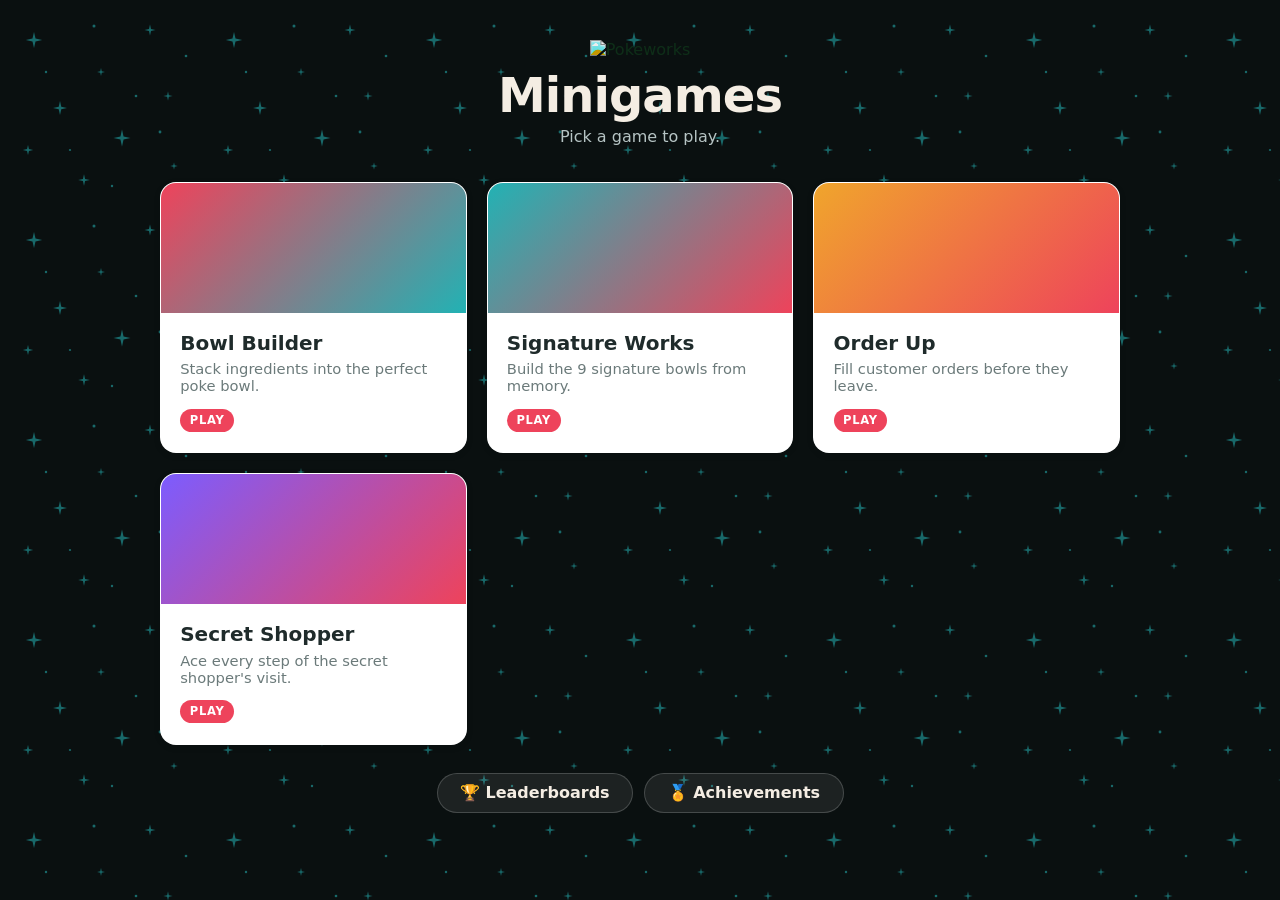
==== index.html @ 8c5757fe "Put leaderboards and achievements behind hub buttons The hub now shows just the four game cards plus" ====
<!DOCTYPE html>
<html lang="en">
<head>
  <meta charset="UTF-8" />
  <meta name="viewport" content="width=device-width, initial-scale=1.0" />
  <title>Pokeworks Minigames</title>
  <meta name="description" content="Pokeworks minigames. Pick one to play." />
  <link rel="stylesheet" href="menu.css?v=12" />
</head>
<body>
  <main class="hub page-content">
    <header class="hub-header">
      <img src="pokeworks-logo-circle-1.png" alt="Pokeworks" class="hub-logo" />
      <h1 class="hub-title">Minigames</h1>
      <p class="hub-subtitle">Pick a game to play.</p>
    </header>

    <div class="cards">
      <a class="card" href="bowl-builder.html">
        <div class="card-icon icon-bowl"></div>
        <div class="card-body">
          <h2 class="card-title">Bowl Builder</h2>
          <p class="card-desc">Stack ingredients into the perfect poke bowl.</p>
          <span class="badge badge-play">Play</span>
        </div>
      </a>

      <a class="card" href="placeholder-1.html">
        <div class="card-icon icon-signature"></div>
        <div class="card-body">
          <h2 class="card-title">Signature Works</h2>
          <p class="card-desc">Build the 9 signature bowls from memory.</p>
          <span class="badge badge-play">Play</span>
        </div>
      </a>

      <a class="card" href="order-up.html">
        <div class="card-icon icon-order"></div>
        <div class="card-body">
          <h2 class="card-title">Order Up</h2>
          <p class="card-desc">Fill customer orders before they leave.</p>
          <span class="badge badge-play">Play</span>
        </div>
      </a>

      <a class="card" href="secret-shopper.html">
        <div class="card-icon icon-shopper"></div>
        <div class="card-body">
          <h2 class="card-title">Secret Shopper</h2>
          <p class="card-desc">Ace every step of the secret shopper's visit.</p>
          <span class="badge badge-play">Play</span>
        </div>
      </a>
    </div>

    <div class="hub-actions">
      <button class="hub-btn" type="button" data-open="sheet-lb">🏆 Leaderboards</button>
      <button class="hub-btn" type="button" data-open="sheet-ach">🏅 Achievements</button>
    </div>
  </main>

  <!-- Leaderboards (opens from the hub button) -->
  <div class="sheet" id="sheet-lb" hidden>
    <div class="sheet-panel" role="dialog" aria-modal="true" aria-label="Leaderboards">
      <div class="sheet-head">
        <h2 class="sheet-title">🏆 Leaderboards</h2>
        <button class="sheet-close" type="button" data-close aria-label="Close">✕</button>
      </div>
      <div class="sheet-body">
        <div class="hlb-games" id="hlb-games"></div>
        <div class="hlb-cats" id="hlb-cats"></div>
        <ol class="lb-list hlb-list" id="hlb-list"></ol>
      </div>
    </div>
  </div>

  <!-- Achievement wall (opens from the hub button) -->
  <div class="sheet" id="sheet-ach" hidden>
    <div class="sheet-panel" role="dialog" aria-modal="true" aria-label="Achievements">
      <div class="sheet-head">
        <h2 class="sheet-title">🏅 Achievements</h2>
        <span class="ach-count" id="ach-count">0 / 0</span>
        <button class="sheet-close" type="button" data-close aria-label="Close">✕</button>
      </div>
      <div class="sheet-body">
        <div class="ach-grid" id="ach-grid"></div>
      </div>
    </div>
  </div>

  <script src="transitions.js?v=3"></script>
  <script src="supabase-config.js?v=2"></script>
  <script src="achievements.js?v=2"></script>
  <script src="hub-leaderboard.js?v=1"></script>
  <script>
    // Both panels build their contents the first time they're opened.
    const built = {};
    const build = {
      "sheet-ach": () =>
        PokeAch.renderWall(document.getElementById("ach-grid"), document.getElementById("ach-count")),
      "sheet-lb": () =>
        HubLeaderboard.init(
          document.getElementById("hlb-games"),
          document.getElementById("hlb-cats"),
          document.getElementById("hlb-list")
        ),
    };

    function openSheet(id) {
      const el = document.getElementById(id);
      if (!built[id]) { built[id] = true; build[id](); }
      el.hidden = false;
      void el.offsetWidth; // flush the un-hidden state so the transition runs
      el.classList.add("open");
      document.body.classList.add("sheet-lock");
    }
    function closeSheet(el) {
      el.classList.remove("open");
      document.body.classList.remove("sheet-lock");
      setTimeout(() => { el.hidden = true; }, 200);
    }

    for (const btn of document.querySelectorAll("[data-open]")) {
      btn.addEventListener("click", () => openSheet(btn.dataset.open));
    }
    for (const el of document.querySelectorAll(".sheet")) {
      el.addEventListener("click", (e) => {
        // click the backdrop or the ✕ to dismiss
        if (e.target === el || e.target.closest("[data-close]")) closeSheet(el);
      });
    }
    document.addEventListener("keydown", (e) => {
      if (e.key !== "Escape") return;
      const open = document.querySelector(".sheet.open");
      if (open) closeSheet(open);
    });
  </script>
</body>
</html>
---- menu.css ----
:root {
  --bg: #0a1010; /* near-black night sky */
  --panel: #ffffff;
  --panel-alt: #f2fbfb;
  --text: #1f2b2b; /* dark text on white cards */
  --muted: #6b7a7a;
  --on-dark: #f4ede3; /* light text on the black background */
  --on-dark-muted: #b6c4c4;
  --accent: #ee435b; /* PW Ahi Red */
  --accent-dark: #d6304a;
  --teal: #22b2b4; /* PW Seashore Blue */
  --teal-dark: #1b9092;
  --border: #e0eded;
}

* {
  box-sizing: border-box;
}

html,
body {
  margin: 0;
  min-height: 100%;
}

body {
  font-family: system-ui, -apple-system, "Segoe UI", Roboto, Helvetica, Arial, sans-serif;
  background-color: var(--bg);
  background-image: url("bg-pattern.svg");
  background-size: 200px auto;
  color: var(--text);
  min-height: 100vh;
  padding: 2.5rem 1.25rem 3rem;
}

/* Hub */
.hub {
  max-width: 960px;
  margin: 0 auto;
}

.hub-header {
  text-align: center;
  margin-bottom: 2.25rem;
}

.hub-logo {
  height: 88px;
  width: auto;
  /* Recolor the logo's orange to PW Ahi Red (#ee435b), keeping the cream lettering. */
  filter: hue-rotate(-45deg) saturate(3) brightness(0.93);
}

.hub-title {
  font-size: clamp(2rem, 6vw, 3rem);
  margin: 0.5rem 0 0.25rem;
  letter-spacing: -0.02em;
  color: var(--on-dark);
}

.hub-subtitle {
  color: var(--on-dark-muted);
  margin: 0;
}

/* Cards */
.cards {
  display: grid;
  grid-template-columns: repeat(auto-fit, minmax(240px, 1fr));
  gap: 1.25rem;
}

.card {
  display: flex;
  flex-direction: column;
  background: var(--panel);
  border: 1px solid transparent;
  border-radius: 16px;
  overflow: hidden;
  text-decoration: none;
  color: inherit;
  box-shadow: 0 2px 8px rgba(0, 0, 0, 0.06);
  transition: transform 0.15s ease, border-color 0.15s ease, box-shadow 0.15s ease;
}

.card:hover {
  transform: translateY(-4px);
  border-color: var(--accent);
  box-shadow: 0 12px 26px rgba(0, 0, 0, 0.12);
}

.card-icon {
  height: 130px;
}

.icon-bowl {
  background: linear-gradient(135deg, #ee435b, #22b2b4);
}

.icon-signature {
  background: linear-gradient(135deg, #22b2b4, #ee435b);
}

.icon-order {
  background: linear-gradient(135deg, #f0a52c, #ee435b);
}

.icon-shopper {
  background: linear-gradient(135deg, #7c5cff, #ee435b);
}

.icon-placeholder {
  background: linear-gradient(135deg, #eef4f4, #dbe8e8);
}

.card-body {
  padding: 1.1rem 1.2rem 1.3rem;
}

.card-title {
  margin: 0 0 0.35rem;
  font-size: 1.25rem;
}

.card-desc {
  margin: 0 0 0.9rem;
  color: var(--muted);
  font-size: 0.92rem;
}

.badge {
  display: inline-block;
  font-size: 0.72rem;
  font-weight: 700;
  text-transform: uppercase;
  letter-spacing: 0.06em;
  padding: 0.28rem 0.6rem;
  border-radius: 999px;
}

.badge-play {
  background: var(--accent);
  color: #fff;
}

.badge-soon {
  background: #e7efef;
  color: var(--muted);
}

/* Hub buttons that open the leaderboard / achievement panels */
.hub-actions {
  display: flex;
  flex-wrap: wrap;
  justify-content: center;
  gap: 0.7rem;
  margin-top: 1.75rem;
}

.hub-btn {
  background: rgba(255, 255, 255, 0.08);
  border: 1.5px solid rgba(255, 255, 255, 0.18);
  color: var(--on-dark);
  border-radius: 999px;
  padding: 0.6rem 1.4rem;
  font: inherit;
  font-weight: 700;
  cursor: pointer;
  transition: background 0.12s ease, border-color 0.12s ease, transform 0.12s ease;
}

.hub-btn:hover {
  background: rgba(255, 255, 255, 0.15);
  border-color: var(--accent);
  transform: translateY(-2px);
}

/* Slide-up sheet used for both panels */
.sheet {
  position: fixed;
  inset: 0;
  z-index: 300;
  display: flex;
  align-items: flex-end;
  justify-content: center;
  background: rgba(0, 0, 0, 0.6);
  opacity: 0;
  transition: opacity 0.2s ease;
}

.sheet.open {
  opacity: 1;
}

.sheet-panel {
  width: min(720px, 100%);
  max-height: 88vh;
  display: flex;
  flex-direction: column;
  background: #101818;
  border: 1px solid rgba(255, 255, 255, 0.12);
  border-bottom: none;
  border-radius: 18px 18px 0 0;
  box-shadow: 0 -10px 40px rgba(0, 0, 0, 0.5);
  transform: translateY(16px);
  transition: transform 0.2s ease;
}

.sheet.open .sheet-panel {
  transform: none;
}

.sheet-head {
  display: flex;
  align-items: center;
  gap: 0.8rem;
  padding: 1.1rem 1.25rem 0.9rem;
  border-bottom: 1px solid rgba(255, 255, 255, 0.1);
}

.sheet-title {
  margin: 0;
  flex: 1 1 auto;
  color: var(--on-dark);
  font-size: 1.25rem;
  letter-spacing: -0.01em;
}

.sheet-close {
  background: rgba(255, 255, 255, 0.1);
  border: none;
  color: var(--on-dark);
  width: 32px;
  height: 32px;
  border-radius: 50%;
  font-size: 0.9rem;
  cursor: pointer;
  flex: none;
}

.sheet-close:hover {
  background: rgba(255, 255, 255, 0.2);
}

.sheet-body {
  padding: 1.1rem 1.25rem 1.5rem;
  overflow-y: auto;
  -webkit-overflow-scrolling: touch;
}

body.sheet-lock {
  overflow: hidden;
}

/* Central leaderboard */
.hlb-games {
  display: flex;
  flex-wrap: wrap;
  gap: 0.5rem;
  margin-bottom: 0.7rem;
}

.hlb-game {
  background: rgba(255, 255, 255, 0.08);
  border: 1.5px solid transparent;
  color: var(--on-dark);
  border-radius: 999px;
  padding: 0.45rem 1.1rem;
  font: inherit;
  font-weight: 700;
  cursor: pointer;
  transition: border-color 0.12s ease, background 0.12s ease;
}

.hlb-game:hover {
  background: rgba(255, 255, 255, 0.14);
}

.hlb-game.active {
  background: var(--g, var(--accent));
  border-color: var(--g, var(--accent));
  color: #fff;
}

.hlb-cats {
  display: flex;
  flex-wrap: wrap;
  gap: 0.4rem;
  margin-bottom: 0.9rem;
}

.hlb-cats.single {
  display: none;
}

.hlb-cat {
  background: var(--panel);
  border: 1.5px solid transparent;
  color: var(--text);
  border-radius: 999px;
  padding: 0.32rem 0.9rem;
  font: inherit;
  font-size: 0.85rem;
  font-weight: 700;
  cursor: pointer;
}

.hlb-cat.active {
  border-color: var(--g, var(--accent));
  box-shadow: inset 0 0 0 1px var(--g, var(--accent));
}

.hlb-list {
  list-style: none;
  margin: 0;
  padding: 0;
  max-width: 460px;
}

/* Leaderboard row styling (shared look with the games, on the dark hub) */
.lb-list { list-style: none; margin: 0; padding: 0; }
.lb-row {
  display: flex;
  align-items: center;
  gap: 0.7rem;
  background: var(--panel);
  border-radius: 10px;
  padding: 0.5rem 0.8rem;
  margin-bottom: 6px;
  box-shadow: 0 2px 6px rgba(0, 0, 0, 0.06);
}
.lb-rank {
  width: 1.7rem;
  text-align: center;
  font-weight: 800;
  color: var(--muted);
  font-variant-numeric: tabular-nums;
}
.lb-name {
  flex: 1 1 auto;
  font-weight: 700;
  color: var(--text);
  overflow: hidden;
  text-overflow: ellipsis;
  white-space: nowrap;
}
.lb-score {
  font-weight: 800;
  color: var(--accent);
  font-variant-numeric: tabular-nums;
  white-space: nowrap;
}
.lb-empty {
  list-style: none;
  color: var(--on-dark-muted);
  padding: 0.9rem 0.2rem;
}

/* Achievement wall */
.ach-count {
  color: #ffd15a;
  font-weight: 800;
  font-variant-numeric: tabular-nums;
}

.ach-grid {
  display: grid;
  grid-template-columns: repeat(auto-fill, minmax(250px, 1fr));
  gap: 0.7rem;
}

.ach-item {
  display: flex;
  align-items: flex-start;
  gap: 0.7rem;
  background: var(--panel);
  border-radius: 12px;
  padding: 0.7rem 0.8rem;
  box-shadow: 0 2px 8px rgba(0, 0, 0, 0.06);
}

.ach-item.locked {
  background: rgba(255, 255, 255, 0.07);
  box-shadow: none;
}

.ach-ico {
  font-size: 1.5rem;
  line-height: 1.2;
}

.ach-item.locked .ach-ico {
  filter: grayscale(1);
  opacity: 0.7;
}

.ach-txt {
  min-width: 0;
}

.ach-txt strong {
  display: block;
  font-size: 0.92rem;
  color: var(--text);
}

.ach-item.locked .ach-txt strong {
  color: var(--on-dark-muted);
}

.ach-txt small {
  display: block;
  font-size: 0.76rem;
  color: var(--muted);
  line-height: 1.35;
  margin: 1px 0 4px;
}

.ach-item.locked .ach-txt small {
  color: #7d8d8d;
}

.ach-game {
  display: inline-flex;
  align-items: center;
  gap: 5px;
  font-style: normal;
  font-size: 0.64rem;
  font-weight: 800;
  text-transform: uppercase;
  letter-spacing: 0.05em;
  color: var(--muted);
}

.ach-item.locked .ach-game {
  color: #6d7d7d;
}

.ach-game::before {
  content: "";
  width: 8px;
  height: 8px;
  border-radius: 50%;
  background: var(--g, #ccc);
}

/* Phones: a compact 2x2 grid so all four games fit without scrolling */
@media (max-width: 640px) {
  body {
    padding: 1.1rem 0.85rem 1.4rem;
  }
  .hub-header {
    margin-bottom: 1rem;
  }
  .hub-logo {
    height: 54px;
  }
  .hub-title {
    font-size: 1.5rem;
    margin: 0.35rem 0 0.15rem;
  }
  .hub-subtitle {
    font-size: 0.85rem;
  }
  .cards {
    grid-template-columns: 1fr 1fr;
    gap: 0.7rem;
  }
  .card-icon {
    height: 62px;
  }
  .card-body {
    padding: 0.6rem 0.7rem 0.75rem;
  }
  .card-title {
    font-size: 0.95rem;
    margin-bottom: 0.25rem;
  }
  .card-desc {
    font-size: 0.72rem;
    line-height: 1.3;
    margin: 0 0 0.5rem;
    display: -webkit-box;
    -webkit-line-clamp: 2;
    -webkit-box-orient: vertical;
    overflow: hidden;
  }
  .badge {
    font-size: 0.62rem;
    padding: 0.22rem 0.5rem;
  }
  .hub-actions {
    margin-top: 1rem;
    gap: 0.5rem;
  }
  .hub-btn {
    padding: 0.5rem 1rem;
    font-size: 0.85rem;
  }
  .sheet-panel {
    max-height: 92vh;
  }
  .sheet-head {
    padding: 0.9rem 1rem 0.75rem;
  }
  .sheet-title {
    font-size: 1.05rem;
  }
  .sheet-body {
    padding: 0.9rem 1rem 1.2rem;
  }
  .ach-grid {
    grid-template-columns: 1fr;
  }
}

/* Coming-soon page */
.coming-soon {
  max-width: 520px;
  margin: 0 auto;
  text-align: center;
  min-height: 68vh;
  display: flex;
  flex-direction: column;
  align-items: center;
  justify-content: center;
}

.coming-emoji {
  font-size: 4rem;
  margin-bottom: 0.5rem;
}

.coming-title {
  font-size: clamp(1.8rem, 6vw, 2.6rem);
  margin: 0 0 0.5rem;
  color: var(--on-dark);
}

.coming-msg {
  color: var(--on-dark-muted);
  margin: 0 0 1.75rem;
}

.coming-img {
  display: block;
  width: 100%;
  max-width: 420px;
  height: auto;
  border-radius: 16px;
  box-shadow: 0 14px 40px rgba(0, 0, 0, 0.55);
  border: 1px solid rgba(255, 255, 255, 0.08);
}

/* Buttons + back link */
.btn {
  display: inline-block;
  background: var(--accent);
  color: #fff;
  border: none;
  padding: 0.75rem 2rem;
  border-radius: 999px;
  font-weight: 600;
  text-decoration: none;
  cursor: pointer;
  transition: background 0.15s ease;
}

.btn:hover {
  background: var(--accent-dark);
}

.back-link {
  position: fixed;
  top: 14px;
  left: 14px;
  z-index: 50;
  display: inline-flex;
  align-items: center;
  gap: 0.3rem;
  background: var(--panel);
  border: 1px solid var(--border);
  color: var(--text);
  text-decoration: none;
  font-size: 0.9rem;
  font-weight: 600;
  padding: 0.4rem 0.85rem;
  border-radius: 999px;
  box-shadow: 0 1px 4px rgba(0, 0, 0, 0.08);
}

.back-link:hover {
  border-color: var(--accent);
  color: var(--accent);
}

/* Page transitions */
.page-content {
  animation: page-enter 0.4s ease both;
}

@keyframes page-enter {
  from { opacity: 0; transform: translateY(14px); }
  to { opacity: 1; transform: translateY(0); }
}

body.page-out .page-content {
  animation: page-exit 0.26s ease forwards;
}

@keyframes page-exit {
  from { opacity: 1; transform: translateY(0); }
  to { opacity: 0; transform: translateY(-14px); }
}

body.page-out .back-link {
  opacity: 0;
  transition: opacity 0.2s ease;
}

@media (prefers-reduced-motion: reduce) {
  .page-content,
  body.page-out .page-content { animation: none; }
  body.page-out .back-link { opacity: 1; }
}
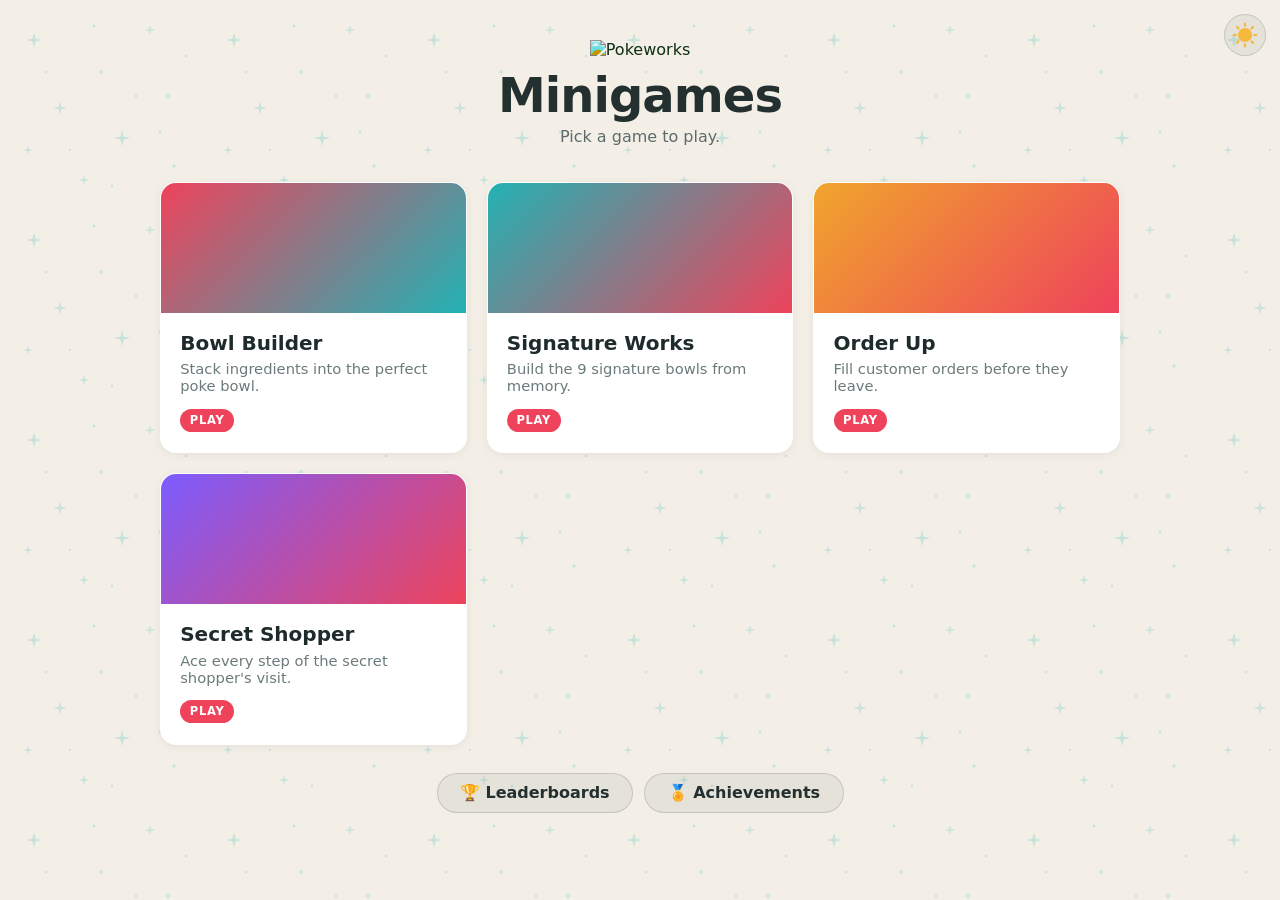
==== commit 420e1d55: "Add a light/dark theme with a sun-moon toggle A round button in the top-right corner of every page f" ====
--- a/index.html
+++ b/index.html
@@ -5,7 +5,10 @@
   <meta name="viewport" content="width=device-width, initial-scale=1.0" />
   <title>Pokeworks Minigames</title>
   <meta name="description" content="Pokeworks minigames. Pick one to play." />
-  <link rel="stylesheet" href="menu.css?v=12" />
+  <link rel="stylesheet" href="menu.css?v=13" />
+  <link rel="stylesheet" href="theme.css?v=2" />
+  <meta name="theme-color" content="#0a1010" />
+  <script src="theme.js?v=2"></script>
 </head>
 <body>
   <main class="hub page-content">
--- a/menu.css
+++ b/menu.css
@@ -158,8 +158,8 @@
 }
 
 .hub-btn {
-  background: rgba(255, 255, 255, 0.08);
-  border: 1.5px solid rgba(255, 255, 255, 0.18);
+  background: var(--chip);
+  border: 1.5px solid var(--chip-line);
   color: var(--on-dark);
   border-radius: 999px;
   padding: 0.6rem 1.4rem;
@@ -170,7 +170,7 @@
 }
 
 .hub-btn:hover {
-  background: rgba(255, 255, 255, 0.15);
+  background: var(--chip-hover);
   border-color: var(--accent);
   transform: translateY(-2px);
 }
@@ -183,9 +183,15 @@
   display: flex;
   align-items: flex-end;
   justify-content: center;
-  background: rgba(0, 0, 0, 0.6);
+  background: var(--scrim);
   opacity: 0;
   transition: opacity 0.2s ease;
+}
+
+/* `display: flex` above beats the hidden attribute's UA display:none — without
+   this the closed sheets sit invisible over the page and eat every click. */
+.sheet[hidden] {
+  display: none;
 }
 
 .sheet.open {
@@ -197,8 +203,8 @@
   max-height: 88vh;
   display: flex;
   flex-direction: column;
-  background: #101818;
-  border: 1px solid rgba(255, 255, 255, 0.12);
+  background: var(--surface);
+  border: 1px solid var(--surface-line);
   border-bottom: none;
   border-radius: 18px 18px 0 0;
   box-shadow: 0 -10px 40px rgba(0, 0, 0, 0.5);
@@ -215,7 +221,7 @@
   align-items: center;
   gap: 0.8rem;
   padding: 1.1rem 1.25rem 0.9rem;
-  border-bottom: 1px solid rgba(255, 255, 255, 0.1);
+  border-bottom: 1px solid var(--surface-line);
 }
 
 .sheet-title {
@@ -227,7 +233,7 @@
 }
 
 .sheet-close {
-  background: rgba(255, 255, 255, 0.1);
+  background: var(--chip);
   border: none;
   color: var(--on-dark);
   width: 32px;
@@ -239,7 +245,7 @@
 }
 
 .sheet-close:hover {
-  background: rgba(255, 255, 255, 0.2);
+  background: var(--chip-hover);
 }
 
 .sheet-body {
@@ -261,7 +267,7 @@
 }
 
 .hlb-game {
-  background: rgba(255, 255, 255, 0.08);
+  background: var(--chip);
   border: 1.5px solid transparent;
   color: var(--on-dark);
   border-radius: 999px;
@@ -273,7 +279,7 @@
 }
 
 .hlb-game:hover {
-  background: rgba(255, 255, 255, 0.14);
+  background: var(--chip-hover);
 }
 
 .hlb-game.active {
@@ -358,7 +364,7 @@
 
 /* Achievement wall */
 .ach-count {
-  color: #ffd15a;
+  color: var(--gold);
   font-weight: 800;
   font-variant-numeric: tabular-nums;
 }
@@ -380,7 +386,7 @@
 }
 
 .ach-item.locked {
-  background: rgba(255, 255, 255, 0.07);
+  background: var(--chip);
   box-shadow: none;
 }
 
@@ -417,7 +423,7 @@
 }
 
 .ach-item.locked .ach-txt small {
-  color: #7d8d8d;
+  color: var(--on-dark-muted);
 }
 
 .ach-game {
@@ -433,7 +439,7 @@
 }
 
 .ach-item.locked .ach-game {
-  color: #6d7d7d;
+  color: var(--on-dark-muted);
 }
 
 .ach-game::before {
--- a/theme.css
+++ b/theme.css
@@ -0,0 +1,178 @@
+/* Shared light/dark theming + the sun-moon toggle.
+   Dark is the original arcade look and stays the default; `data-theme="light"`
+   on <html> swaps the page-level variables. Panels and in-game scenes are
+   already light by design, so only the page chrome flips. */
+
+:root {
+  --on-dark: #f4ede3; /* text sitting on the page background */
+  --on-dark-muted: #b6c4c4;
+  --surface: #101818; /* raised panel (the hub sheets) */
+  --surface-line: rgba(255, 255, 255, 0.12);
+  --chip: rgba(255, 255, 255, 0.08); /* pill buttons on the page background */
+  --chip-line: rgba(255, 255, 255, 0.18);
+  --chip-hover: rgba(255, 255, 255, 0.15);
+  --scrim: rgba(0, 0, 0, 0.6);
+  --gold: #ffd15a;
+  --pattern-wash: rgba(10, 16, 16, 0); /* no wash on the dark page */
+}
+
+:root[data-theme="light"] {
+  --bg: #f3efe6; /* warm cream, from the brand's lettering */
+  --on-dark: #23302f;
+  --on-dark-muted: #5d6b6b;
+  --surface: #ffffff;
+  --surface-line: rgba(20, 45, 45, 0.12);
+  --chip: rgba(20, 45, 45, 0.06);
+  --chip-line: rgba(20, 45, 45, 0.16);
+  --chip-hover: rgba(20, 45, 45, 0.12);
+  --scrim: rgba(35, 50, 50, 0.45);
+  --gold: #8a6000; /* readable on cream */
+  --border: #dde9e9;
+  --pattern-wash: rgba(243, 239, 230, 0.62);
+}
+
+/* The teal sparkle pattern is tuned for a near-black page; on cream it shouts.
+   A translucent wash of the page colour sits over it in light mode — simpler
+   than a positioned overlay, which would fight body's background propagation. */
+body {
+  background-image: linear-gradient(var(--pattern-wash), var(--pattern-wash)),
+    url("bg-pattern.svg");
+  background-size: auto, 200px auto;
+  transition: background-color 0.45s ease, color 0.45s ease;
+}
+
+/* ---------------------------------------------------------------- toggle -- */
+.theme-toggle {
+  position: fixed;
+  top: 14px;
+  right: 14px;
+  z-index: 500;
+  width: 42px;
+  height: 42px;
+  display: grid;
+  place-items: center;
+  padding: 0;
+  border-radius: 50%;
+  background: var(--chip);
+  border: 1.5px solid var(--chip-line);
+  color: var(--on-dark);
+  cursor: pointer;
+  -webkit-tap-highlight-color: transparent;
+  transition: background 0.2s ease, border-color 0.2s ease, transform 0.2s ease;
+}
+
+.theme-toggle:hover {
+  background: var(--chip-hover);
+  transform: scale(1.08);
+}
+
+.theme-toggle:active {
+  transform: scale(0.92);
+}
+
+.theme-toggle:focus-visible {
+  outline: 2px solid var(--accent);
+  outline-offset: 3px;
+}
+
+.tt-svg {
+  width: 26px;
+  height: 26px;
+  overflow: visible;
+  /* the whole badge swings round as the sun sets */
+  transform: rotate(0deg);
+  transition: transform 0.6s cubic-bezier(0.5, 1.6, 0.4, 1);
+}
+
+:root[data-theme="dark"] .tt-svg {
+  transform: rotate(-135deg);
+}
+
+/* The disc: a full sun, or a crescent once the cut-out slides across it. */
+.tt-orb {
+  fill: #f6b93b;
+  transition: fill 0.5s ease;
+}
+
+:root[data-theme="dark"] .tt-orb {
+  fill: #dfe7f2;
+}
+
+.tt-cut {
+  transform-box: view-box;
+  transform-origin: center;
+  /* parked far off the disc in light mode, so the sun reads as a full circle */
+  transform: translate(13px, -13px);
+  transition: transform 0.55s cubic-bezier(0.5, 1.5, 0.4, 1);
+}
+
+:root[data-theme="dark"] .tt-cut {
+  transform: translate(0, 0);
+}
+
+/* Rays retract into the disc on the way to night. */
+.tt-rays {
+  stroke: #f6b93b;
+  stroke-width: 2;
+  stroke-linecap: round;
+  transform-box: view-box;
+  transform-origin: center;
+  transform: scale(1) rotate(0deg);
+  opacity: 1;
+  transition: transform 0.5s cubic-bezier(0.5, 1.5, 0.4, 1), opacity 0.35s ease;
+}
+
+:root[data-theme="dark"] .tt-rays {
+  transform: scale(0.2) rotate(-60deg);
+  opacity: 0;
+}
+
+/* A couple of stars fade in behind the moon. */
+.tt-stars {
+  fill: #dfe7f2;
+  opacity: 0;
+  transform-box: view-box;
+  transform-origin: center;
+  transform: scale(0.4);
+  transition: opacity 0.4s ease 0.15s, transform 0.5s cubic-bezier(0.5, 1.6, 0.4, 1) 0.15s;
+}
+
+:root[data-theme="dark"] .tt-stars {
+  opacity: 1;
+  transform: scale(1);
+}
+
+@media (prefers-reduced-motion: reduce) {
+  .tt-svg,
+  .tt-cut,
+  .tt-rays,
+  .tt-stars,
+  body {
+    transition-duration: 0.01ms;
+  }
+}
+
+/* Toast stacks live in the same corner — drop them below the toggle. The extra
+   `body` beats the achievement toast styles, which are injected at runtime and
+   would otherwise win on document order. */
+body .ss-toasts,
+body .pk-ach-toasts {
+  top: 66px;
+}
+
+@media (max-width: 640px) {
+  .theme-toggle {
+    top: 10px;
+    right: 10px;
+    width: 36px;
+    height: 36px;
+  }
+  .tt-svg {
+    width: 22px;
+    height: 22px;
+  }
+  body .ss-toasts,
+  body .pk-ach-toasts {
+    top: 54px;
+  }
+}
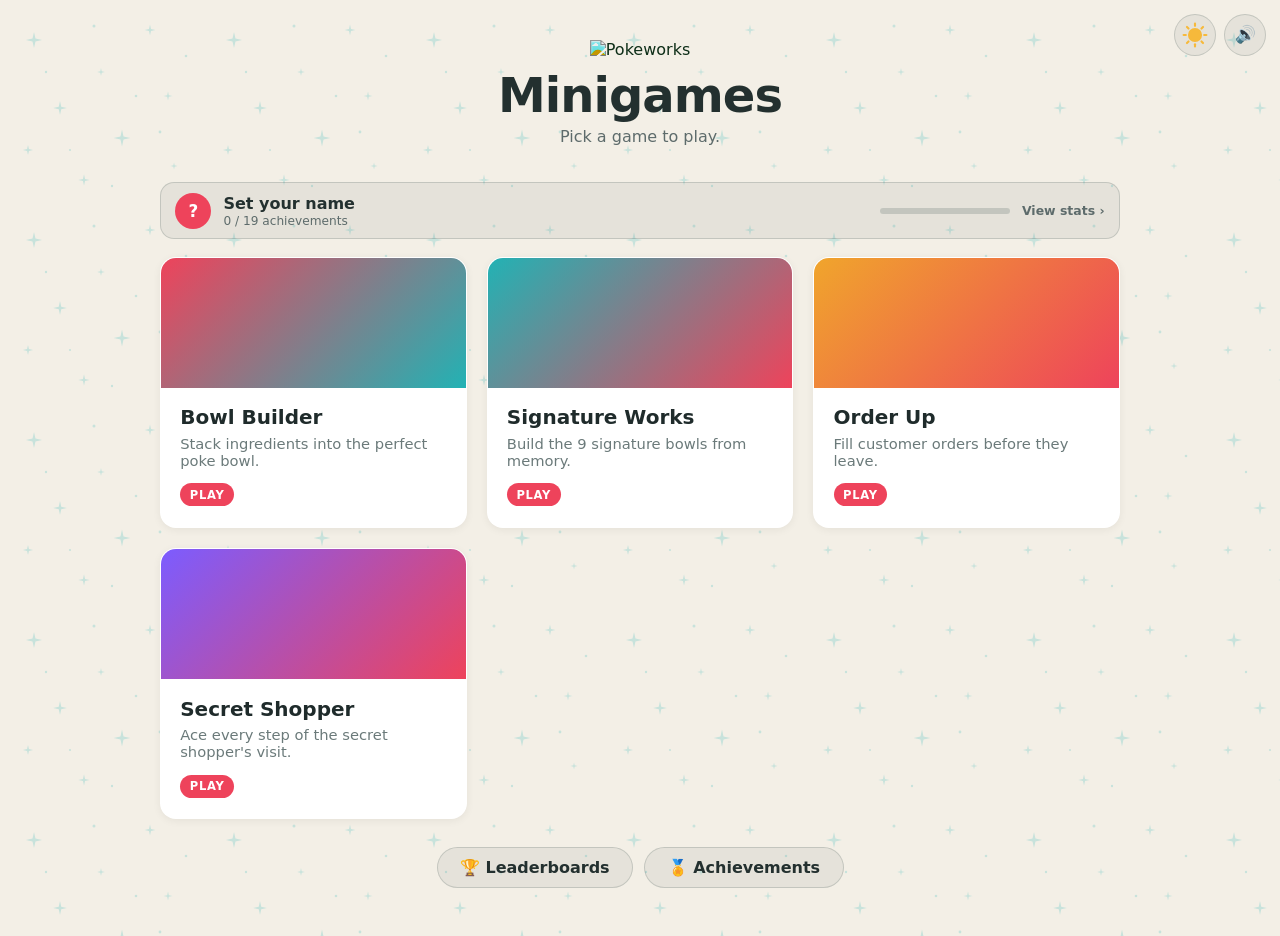
==== commit 804d0347: "Add play streaks, arcade-wide mute, and PWA install Streaks: each game marks a play when a run start" ====
--- a/index.html
+++ b/index.html
@@ -5,10 +5,15 @@
   <meta name="viewport" content="width=device-width, initial-scale=1.0" />
   <title>Pokeworks Minigames</title>
   <meta name="description" content="Pokeworks minigames. Pick one to play." />
-  <link rel="stylesheet" href="menu.css?v=13" />
-  <link rel="stylesheet" href="theme.css?v=2" />
+  <link rel="stylesheet" href="menu.css?v=15" />
+  <link rel="stylesheet" href="theme.css?v=3" />
   <meta name="theme-color" content="#0a1010" />
-  <script src="theme.js?v=2"></script>
+  <link rel="manifest" href="manifest.json" />
+  <link rel="apple-touch-icon" href="icon-192.png" />
+  <meta name="apple-mobile-web-app-capable" content="yes" />
+  <script src="theme.js?v=3"></script>
+  <script src="sound.js?v=1"></script>
+  <script src="streak.js?v=1"></script>
 </head>
 <body>
   <main class="hub page-content">
@@ -17,6 +22,8 @@
       <h1 class="hub-title">Minigames</h1>
       <p class="hub-subtitle">Pick a game to play.</p>
     </header>
+
+    <button class="pc-strip" type="button" id="pc-strip" data-open="sheet-you"></button>
 
     <div class="cards">
       <a class="card" href="bowl-builder.html">
@@ -62,6 +69,17 @@
     </div>
   </main>
 
+  <!-- Player card (opens from the strip above the game cards) -->
+  <div class="sheet" id="sheet-you" hidden>
+    <div class="sheet-panel" role="dialog" aria-modal="true" aria-label="Your stats">
+      <div class="sheet-head">
+        <h2 class="sheet-title">👤 Your stats</h2>
+        <button class="sheet-close" type="button" data-close aria-label="Close">✕</button>
+      </div>
+      <div class="sheet-body" id="pc-body"></div>
+    </div>
+  </div>
+
   <!-- Leaderboards (opens from the hub button) -->
   <div class="sheet" id="sheet-lb" hidden>
     <div class="sheet-panel" role="dialog" aria-modal="true" aria-label="Leaderboards">
@@ -93,10 +111,13 @@
 
   <script src="transitions.js?v=3"></script>
   <script src="supabase-config.js?v=2"></script>
-  <script src="achievements.js?v=2"></script>
-  <script src="hub-leaderboard.js?v=1"></script>
+  <script src="achievements.js?v=3"></script>
+  <script src="hub-leaderboard.js?v=2"></script>
+  <script src="player-card.js?v=2"></script>
   <script>
-    // Both panels build their contents the first time they're opened.
+    PlayerCard.init(document.getElementById("pc-strip"));
+
+    // Panels build their contents the first time they're opened.
     const built = {};
     const build = {
       "sheet-ach": () =>
@@ -107,11 +128,14 @@
           document.getElementById("hlb-cats"),
           document.getElementById("hlb-list")
         ),
+      "sheet-you": () => PlayerCard.renderSheet(document.getElementById("pc-body")),
     };
+    // Your bests change as you play, so the stats panel is rebuilt every open.
+    const alwaysRebuild = { "sheet-you": true };
 
     function openSheet(id) {
       const el = document.getElementById(id);
-      if (!built[id]) { built[id] = true; build[id](); }
+      if (!built[id] || alwaysRebuild[id]) { built[id] = true; build[id](); }
       el.hidden = false;
       void el.offsetWidth; // flush the un-hidden state so the transition runs
       el.classList.add("open");
@@ -138,5 +162,6 @@
       if (open) closeSheet(open);
     });
   </script>
+  <script src="pwa.js?v=1"></script>
 </body>
 </html>
--- a/menu.css
+++ b/menu.css
@@ -148,6 +148,220 @@
   color: var(--muted);
 }
 
+/* ------------------------------------------------------------ player card */
+/* The strip above the game cards: who you are, at a glance. */
+.pc-strip {
+  display: flex;
+  align-items: center;
+  gap: 0.75rem;
+  width: 100%;
+  margin-bottom: 1.1rem;
+  padding: 0.6rem 0.9rem;
+  background: var(--chip);
+  border: 1.5px solid var(--chip-line);
+  border-radius: 14px;
+  color: var(--on-dark);
+  font: inherit;
+  text-align: left;
+  cursor: pointer;
+  transition: background 0.12s ease, border-color 0.12s ease;
+}
+
+.pc-strip:hover {
+  background: var(--chip-hover);
+  border-color: var(--accent);
+}
+
+.pc-avatar {
+  flex: none;
+  display: grid;
+  place-items: center;
+  width: 36px;
+  height: 36px;
+  border-radius: 50%;
+  background: var(--accent);
+  color: #fff;
+  font-weight: 800;
+  font-size: 1.05rem;
+}
+
+.pc-avatar-lg {
+  width: 52px;
+  height: 52px;
+  font-size: 1.5rem;
+}
+
+.pc-id {
+  min-width: 0;
+  flex: 1 1 auto;
+  display: flex;
+  flex-direction: column;
+  gap: 1px;
+}
+
+.pc-name {
+  font-size: 1rem;
+  overflow: hidden;
+  text-overflow: ellipsis;
+  white-space: nowrap;
+}
+
+.pc-sub {
+  font-size: 0.76rem;
+  color: var(--on-dark-muted);
+}
+
+.pc-bar {
+  display: block;
+  height: 6px;
+  border-radius: 999px;
+  background: var(--chip-line);
+  overflow: hidden;
+}
+
+.pc-strip .pc-bar {
+  flex: 0 1 130px;
+}
+
+.pc-bar i {
+  display: block;
+  height: 100%;
+  border-radius: 999px;
+  background: var(--gold);
+  transition: width 0.4s ease;
+}
+
+.pc-go {
+  flex: none;
+  font-size: 0.78rem;
+  font-weight: 700;
+  color: var(--on-dark-muted);
+}
+
+/* Daily play streak */
+.pc-flame {
+  flex: none;
+  font-size: 0.82rem;
+  font-weight: 800;
+  color: var(--gold);
+  white-space: nowrap;
+}
+
+.pc-streak {
+  display: flex;
+  align-items: center;
+  gap: 0.7rem;
+  margin-bottom: 1.1rem;
+  padding: 0.6rem 0.75rem;
+  border-radius: 12px;
+  background: var(--chip);
+  border-left: 4px solid var(--gold);
+  color: var(--on-dark);
+}
+
+.pc-streak-ico {
+  font-size: 1.35rem;
+  line-height: 1;
+}
+
+/* Inside the sheet */
+.pc-head {
+  display: flex;
+  align-items: center;
+  gap: 0.9rem;
+  margin-bottom: 1.1rem;
+}
+
+.pc-label {
+  font-size: 0.66rem;
+  font-weight: 800;
+  letter-spacing: 0.06em;
+  text-transform: uppercase;
+  color: var(--on-dark-muted);
+}
+
+.pc-input {
+  background: var(--panel);
+  border: 1.5px solid var(--border);
+  border-radius: 9px;
+  padding: 0.4rem 0.6rem;
+  font: inherit;
+  font-weight: 700;
+  color: var(--text);
+  width: min(220px, 100%);
+}
+
+.pc-input:focus {
+  outline: none;
+  border-color: var(--accent);
+}
+
+.pc-hint {
+  font-size: 0.72rem;
+  color: var(--on-dark-muted);
+}
+
+.pc-ach {
+  margin-bottom: 1.1rem;
+}
+
+.pc-ach-top {
+  display: flex;
+  align-items: baseline;
+  justify-content: space-between;
+  margin-bottom: 0.4rem;
+  color: var(--on-dark);
+}
+
+.pc-ach-top em {
+  font-style: normal;
+  font-weight: 800;
+  color: var(--gold);
+  font-variant-numeric: tabular-nums;
+}
+
+.pc-stats {
+  display: grid;
+  grid-template-columns: repeat(auto-fit, minmax(150px, 1fr));
+  gap: 0.6rem;
+}
+
+.pc-stat {
+  display: flex;
+  flex-direction: column;
+  gap: 2px;
+  padding: 0.65rem 0.75rem;
+  border-radius: 12px;
+  background: var(--chip);
+  border-left: 4px solid var(--g, var(--accent));
+}
+
+.pc-stat-game {
+  font-size: 0.66rem;
+  font-weight: 800;
+  letter-spacing: 0.05em;
+  text-transform: uppercase;
+  color: var(--on-dark-muted);
+}
+
+.pc-stat-val {
+  font-size: 1.1rem;
+  font-weight: 800;
+  color: var(--on-dark);
+  font-variant-numeric: tabular-nums;
+}
+
+.pc-stat-rank {
+  font-size: 0.74rem;
+  color: var(--on-dark-muted);
+  min-height: 1em;
+}
+
+.pc-stat-rank.ranked {
+  color: var(--g, var(--accent));
+  font-weight: 800;
+}
+
 /* Hub buttons that open the leaderboard / achievement panels */
 .hub-actions {
   display: flex;
@@ -495,8 +709,41 @@
     font-size: 0.62rem;
     padding: 0.22rem 0.5rem;
   }
+  /* Reclaim the strip's height elsewhere so all four games still fit. */
+  .hub-subtitle {
+    display: none;
+  }
+  .hub-logo {
+    height: 46px;
+  }
+  .pc-strip {
+    gap: 0.55rem;
+    margin-bottom: 0.7rem;
+    padding: 0.42rem 0.7rem;
+    border-radius: 12px;
+  }
+  .pc-avatar {
+    width: 30px;
+    height: 30px;
+    font-size: 0.92rem;
+  }
+  .pc-name {
+    font-size: 0.88rem;
+  }
+  .pc-sub {
+    font-size: 0.68rem;
+  }
+  .pc-strip .pc-bar {
+    display: none;
+  }
+  .pc-go {
+    font-size: 0.7rem;
+  }
+  .pc-stats {
+    grid-template-columns: 1fr 1fr;
+  }
   .hub-actions {
-    margin-top: 1rem;
+    margin-top: 0.8rem;
     gap: 0.5rem;
   }
   .hub-btn {
--- a/theme.css
+++ b/theme.css
@@ -41,12 +41,18 @@
   transition: background-color 0.45s ease, color 0.45s ease;
 }
 
-/* ---------------------------------------------------------------- toggle -- */
-.theme-toggle {
+/* ----------------------------------------------------- corner tray + toggle */
+/* Holds the mute and theme buttons in the top-right of every page. */
+.pk-corner {
   position: fixed;
   top: 14px;
   right: 14px;
   z-index: 500;
+  display: flex;
+  gap: 8px;
+}
+
+.corner-btn {
   width: 42px;
   height: 42px;
   display: grid;
@@ -56,23 +62,30 @@
   background: var(--chip);
   border: 1.5px solid var(--chip-line);
   color: var(--on-dark);
+  font-size: 1.05rem;
+  line-height: 1;
   cursor: pointer;
   -webkit-tap-highlight-color: transparent;
   transition: background 0.2s ease, border-color 0.2s ease, transform 0.2s ease;
 }
 
-.theme-toggle:hover {
+.corner-btn:hover {
   background: var(--chip-hover);
   transform: scale(1.08);
 }
 
-.theme-toggle:active {
+.corner-btn:active {
   transform: scale(0.92);
 }
 
-.theme-toggle:focus-visible {
+.corner-btn:focus-visible {
   outline: 2px solid var(--accent);
   outline-offset: 3px;
+}
+
+/* Muted reads as "off" rather than just a different glyph. */
+.sound-toggle.is-muted {
+  opacity: 0.6;
 }
 
 .tt-svg {
@@ -161,11 +174,15 @@
 }
 
 @media (max-width: 640px) {
-  .theme-toggle {
+  .pk-corner {
     top: 10px;
     right: 10px;
+    gap: 6px;
+  }
+  .corner-btn {
     width: 36px;
     height: 36px;
+    font-size: 0.95rem;
   }
   .tt-svg {
     width: 22px;
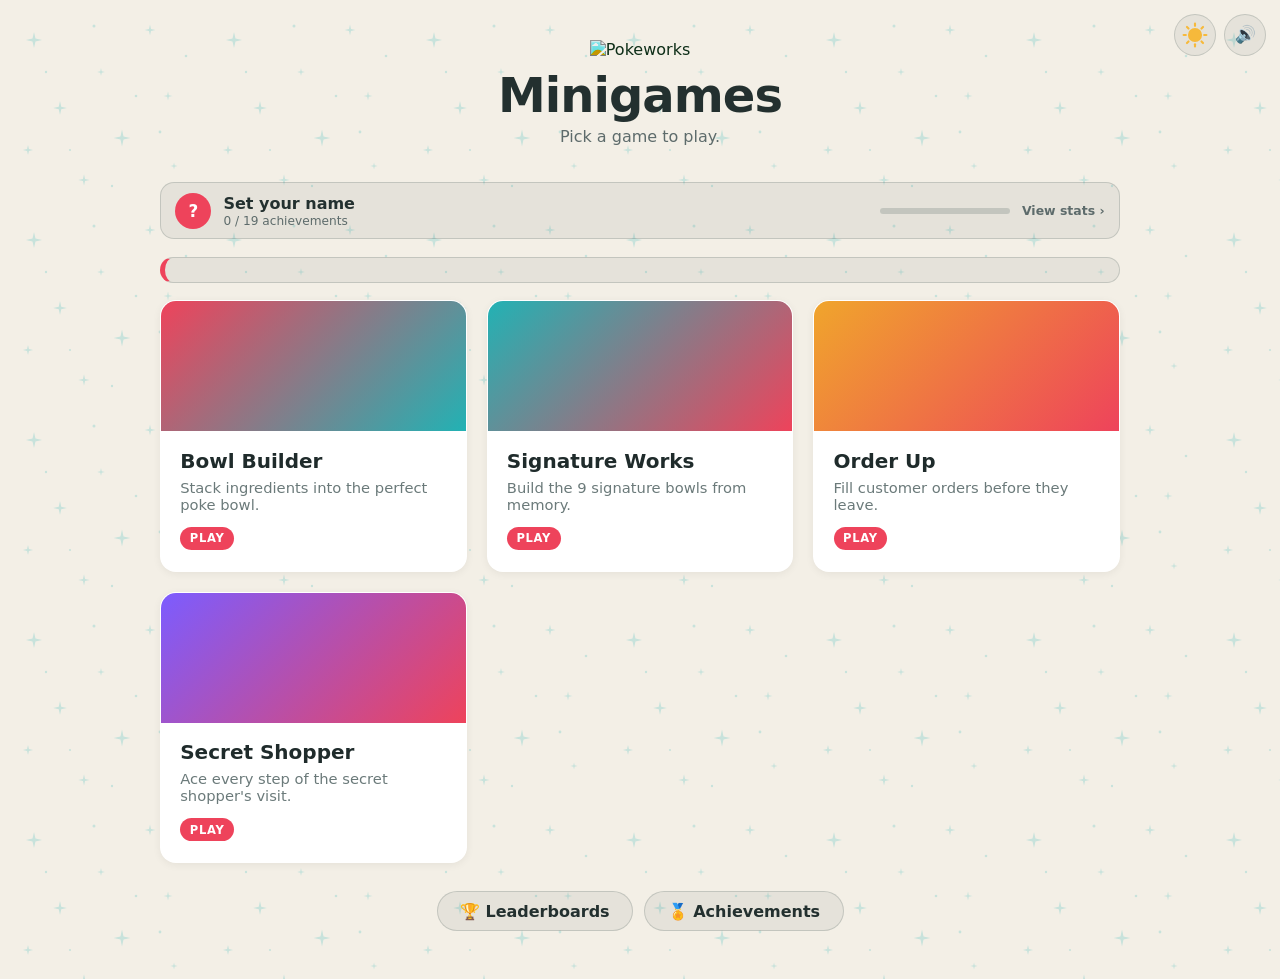
==== commit 97fd1c8e: "Tag the most recently updated game on the hub The card named by data-latest on the .cards div wears " ====
--- a/index.html
+++ b/index.html
@@ -5,7 +5,7 @@
   <meta name="viewport" content="width=device-width, initial-scale=1.0" />
   <title>Pokeworks Minigames</title>
   <meta name="description" content="Pokeworks minigames. Pick one to play." />
-  <link rel="stylesheet" href="menu.css?v=15" />
+  <link rel="stylesheet" href="menu.css?v=17" />
   <link rel="stylesheet" href="theme.css?v=3" />
   <meta name="theme-color" content="#0a1010" />
   <link rel="manifest" href="manifest.json" />
@@ -25,8 +25,12 @@
 
     <button class="pc-strip" type="button" id="pc-strip" data-open="sheet-you"></button>
 
-    <div class="cards">
-      <a class="card" href="bowl-builder.html">
+    <section class="dc" id="dc"></section>
+
+    <!-- data-latest names the game whose card wears the ✨ Updated tag.
+         Move it whenever a game ships an update. -->
+    <div class="cards" data-latest="order-up">
+      <a class="card" data-game="bowl-builder" href="bowl-builder.html">
         <div class="card-icon icon-bowl"></div>
         <div class="card-body">
           <h2 class="card-title">Bowl Builder</h2>
@@ -35,7 +39,7 @@
         </div>
       </a>
 
-      <a class="card" href="placeholder-1.html">
+      <a class="card" data-game="signature-works" href="placeholder-1.html">
         <div class="card-icon icon-signature"></div>
         <div class="card-body">
           <h2 class="card-title">Signature Works</h2>
@@ -44,7 +48,7 @@
         </div>
       </a>
 
-      <a class="card" href="order-up.html">
+      <a class="card" data-game="order-up" href="order-up.html">
         <div class="card-icon icon-order"></div>
         <div class="card-body">
           <h2 class="card-title">Order Up</h2>
@@ -53,7 +57,7 @@
         </div>
       </a>
 
-      <a class="card" href="secret-shopper.html">
+      <a class="card" data-game="secret-shopper" href="secret-shopper.html">
         <div class="card-icon icon-shopper"></div>
         <div class="card-body">
           <h2 class="card-title">Secret Shopper</h2>
@@ -111,11 +115,27 @@
 
   <script src="transitions.js?v=3"></script>
   <script src="supabase-config.js?v=2"></script>
-  <script src="achievements.js?v=3"></script>
-  <script src="hub-leaderboard.js?v=2"></script>
-  <script src="player-card.js?v=2"></script>
+  <script src="achievements.js?v=4"></script>
+  <!-- daily.js first: hub-leaderboard.js registers today's board from it -->
+  <script src="daily.js?v=2"></script>
+  <script src="hub-leaderboard.js?v=5"></script>
+  <script src="player-card.js?v=4"></script>
+  <script src="daily-card.js?v=2"></script>
   <script>
     PlayerCard.init(document.getElementById("pc-strip"));
+    DailyCard.render(document.getElementById("dc"));
+
+    // Tag the most recently updated game (see data-latest on .cards).
+    {
+      const cards = document.querySelector(".cards");
+      const latest = cards.querySelector('.card[data-game="' + cards.dataset.latest + '"] .card-body');
+      if (latest) {
+        const tag = document.createElement("span");
+        tag.className = "badge badge-new";
+        tag.textContent = "✨ Updated";
+        latest.appendChild(tag);
+      }
+    }
 
     // Panels build their contents the first time they're opened.
     const built = {};
--- a/menu.css
+++ b/menu.css
@@ -146,6 +146,92 @@
 .badge-soon {
   background: #e7efef;
   color: var(--muted);
+}
+
+/* The freshest game wears this (data-latest on .cards picks which). */
+.badge-new {
+  margin-left: 0.4rem;
+  background: linear-gradient(180deg, #ffe9a8, #f5c542);
+  color: #6a4c00;
+}
+
+/* --------------------------------------------------------- daily challenge */
+.dc {
+  display: flex;
+  align-items: center;
+  gap: 0.9rem;
+  flex-wrap: wrap;
+  margin-bottom: 1.1rem;
+  padding: 0.75rem 0.95rem;
+  border-radius: 14px;
+  background: var(--chip);
+  border: 1.5px solid var(--chip-line);
+  border-left: 5px solid var(--g, var(--accent));
+  color: var(--on-dark);
+}
+
+.dc-top {
+  display: flex;
+  align-items: center;
+  gap: 0.5rem;
+  flex: none;
+}
+
+.dc-tag {
+  font-size: 0.64rem;
+  font-weight: 800;
+  letter-spacing: 0.07em;
+  text-transform: uppercase;
+  color: var(--on-dark-muted);
+  white-space: nowrap;
+}
+
+.dc-streak {
+  font-size: 0.75rem;
+  font-weight: 800;
+  color: var(--gold);
+}
+
+.dc-main {
+  display: flex;
+  flex-direction: column;
+  gap: 1px;
+  flex: 1 1 auto;
+  min-width: 0;
+}
+
+.dc-game {
+  font-size: 1.05rem;
+  font-weight: 800;
+  color: var(--g, var(--accent));
+}
+
+.dc-note,
+.dc-rank {
+  font-size: 0.76rem;
+  color: var(--on-dark-muted);
+}
+
+.dc-rank {
+  flex: none;
+  font-weight: 800;
+}
+
+.dc-play {
+  flex: none;
+  background: var(--g, var(--accent));
+  color: #fff;
+  text-decoration: none;
+  font-weight: 800;
+  font-size: 0.88rem;
+  padding: 0.5rem 1.1rem;
+  border-radius: 999px;
+  transition: transform 0.12s ease, filter 0.12s ease;
+}
+
+.dc-play:hover {
+  transform: translateY(-2px);
+  filter: brightness(1.08);
 }
 
 /* ------------------------------------------------------------ player card */
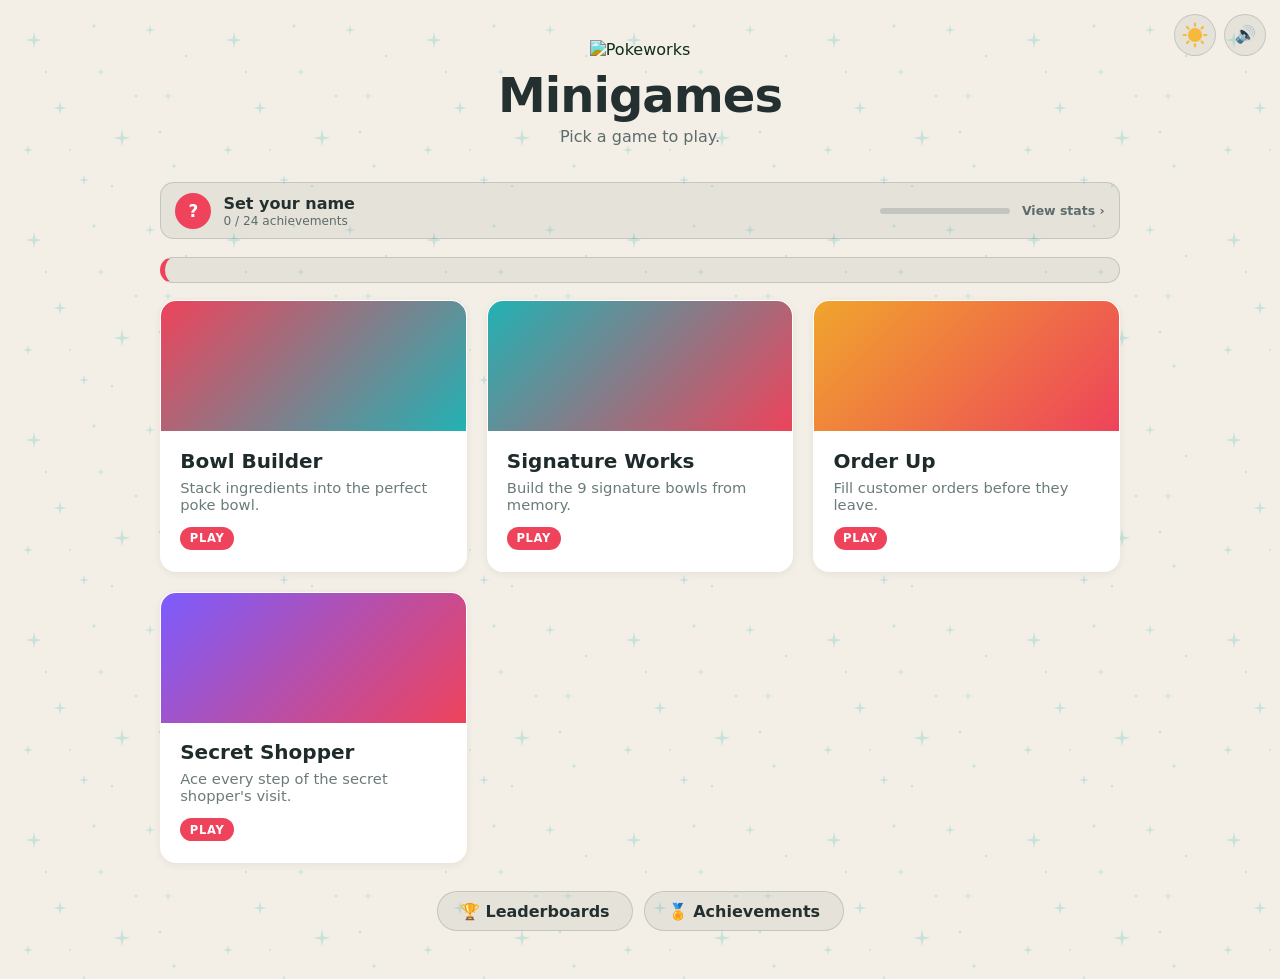
==== commit 8202284a: "Worker crew, table seating, and separated toast corners Hire staff replaces the Kai speed levels: th" ====
--- a/index.html
+++ b/index.html
@@ -115,11 +115,11 @@
 
   <script src="transitions.js?v=3"></script>
   <script src="supabase-config.js?v=2"></script>
-  <script src="achievements.js?v=4"></script>
+  <script src="achievements.js?v=6"></script>
   <!-- daily.js first: hub-leaderboard.js registers today's board from it -->
-  <script src="daily.js?v=2"></script>
-  <script src="hub-leaderboard.js?v=5"></script>
-  <script src="player-card.js?v=4"></script>
+  <script src="daily.js?v=3"></script>
+  <script src="hub-leaderboard.js?v=6"></script>
+  <script src="player-card.js?v=5"></script>
   <script src="daily-card.js?v=2"></script>
   <script>
     PlayerCard.init(document.getElementById("pc-strip"));
